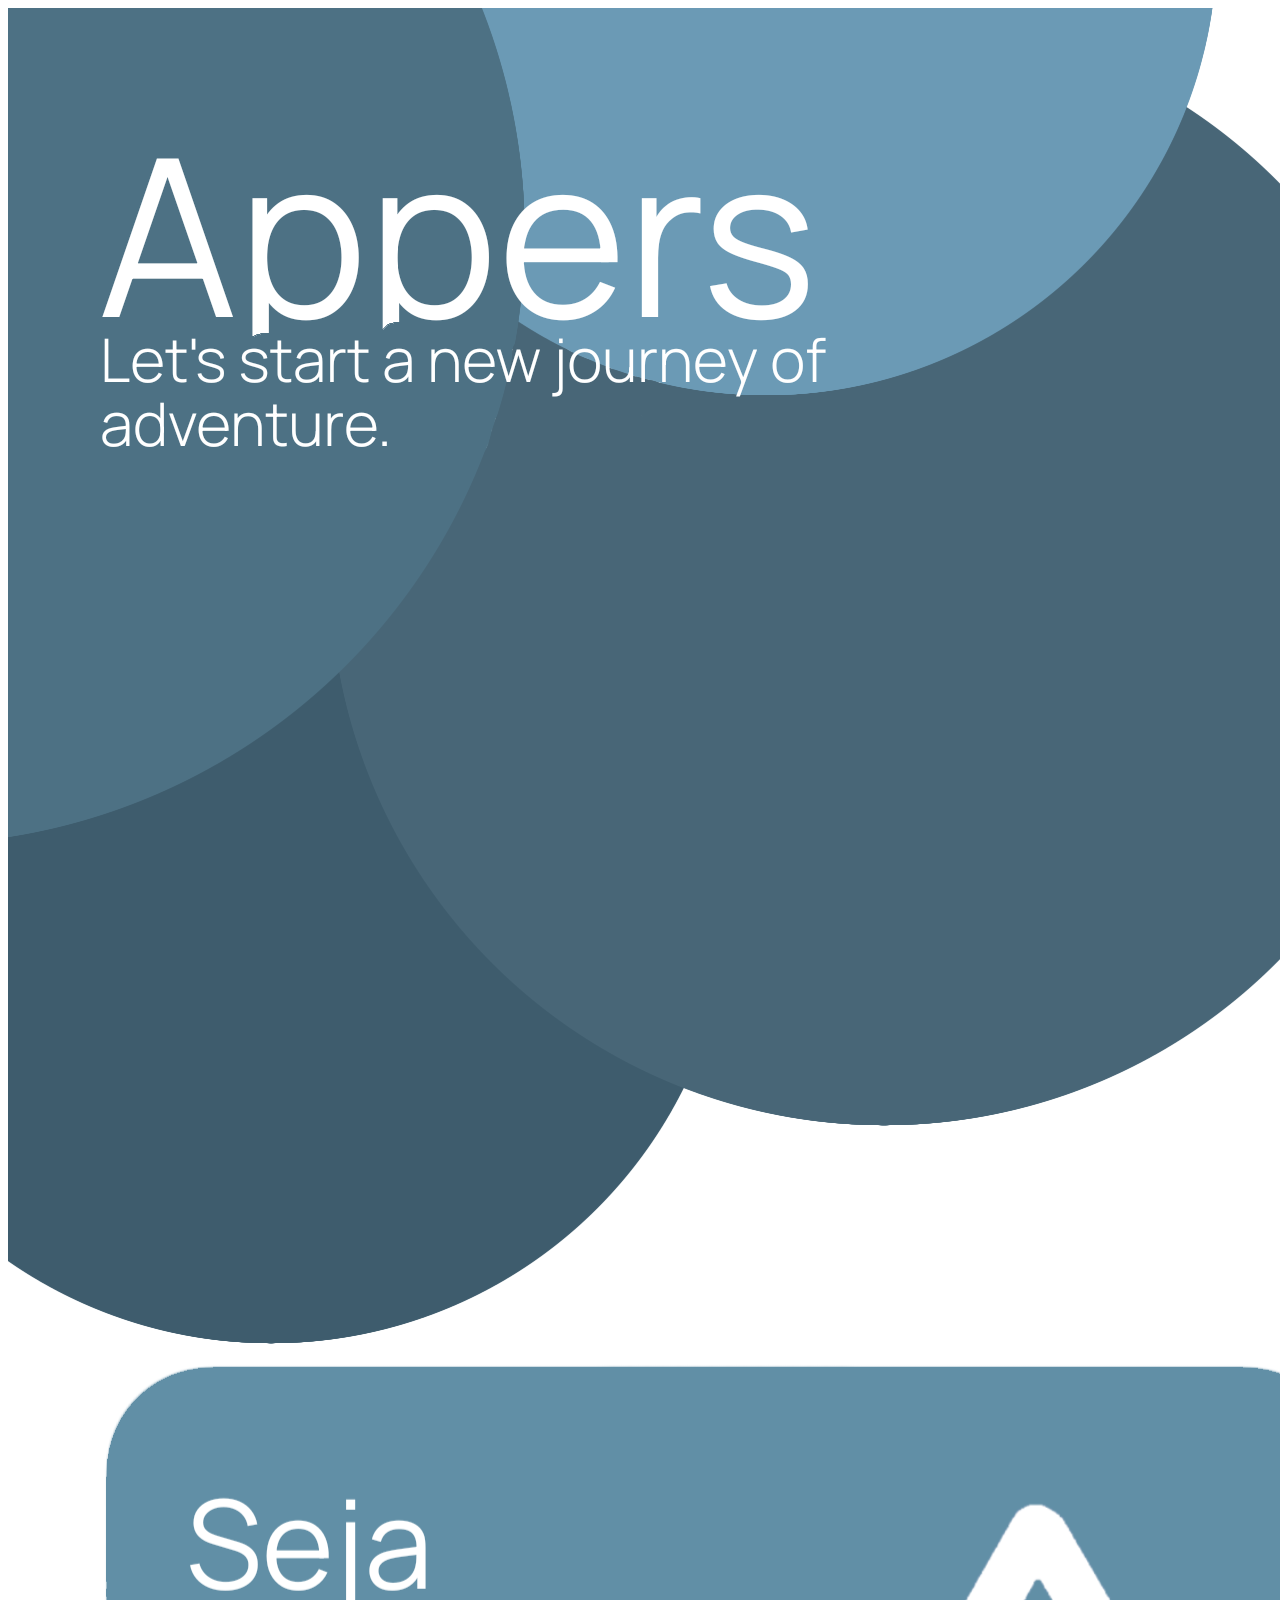
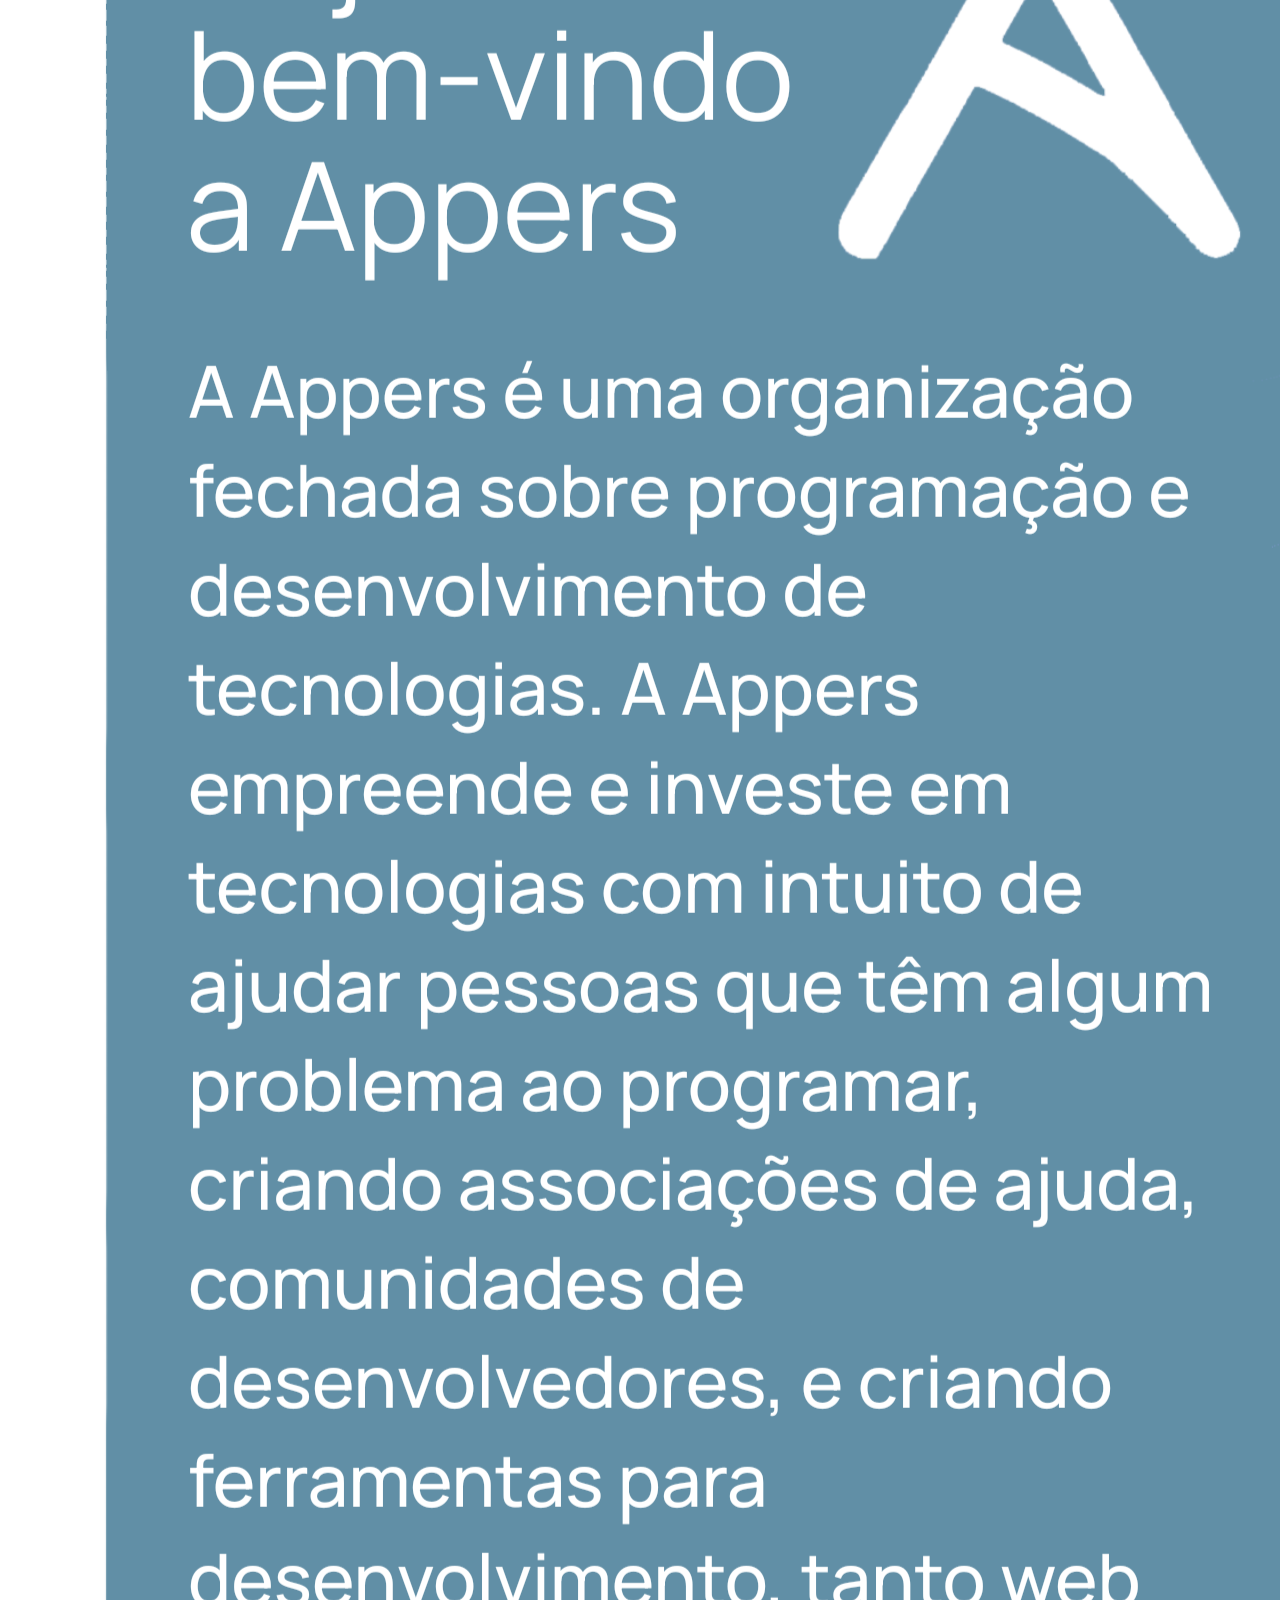
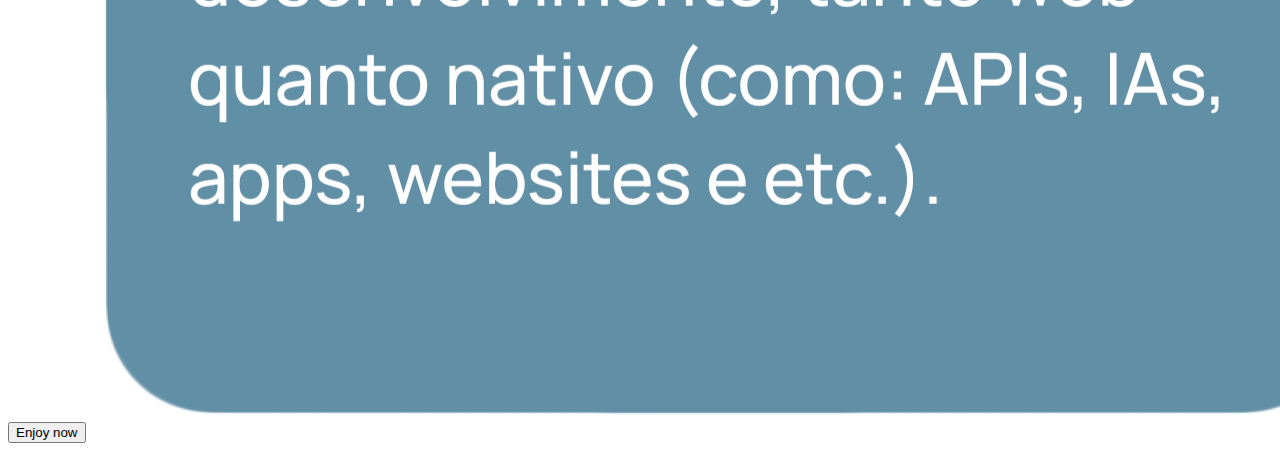
==== en.html @ 54be3d45 "Create en.html" ====
<!DOCTYPE html>
<html lang="en-US">
  <head>
    <meta charset="utf-8">
    <meta name="viewport" method="IE Edge">
    <meta http-equiv="X-UA-Compatible" content="width=device-width, initial-scale=1.0">
    <title>Bem-vindo a Appers</title>
    <link rel="stylesheet" type="text/css" href="en.css">
    <script src="en.js"></script>
    <link rel="icon" type="image/x-icon" href="icon (1).ico">
    <link rel="preload" href="IMG_20230511_160031.png" as="image">
    <link rel="preload" href="IMG_20230511_154937.png" as="image">
    <link rel="preload" href="IMG_20230512_134202.png" as="image">
  </head>
  <body>
    <div class="topo">
      <img id="top" src="154 Sem Título_20230515124243.png">
      <img id="center" src="IMG_20230511_160031.png">
      <div class="bt">
        <button id="go">Enjoy now</button>
      </div>
    </div>
  </body>
</html>
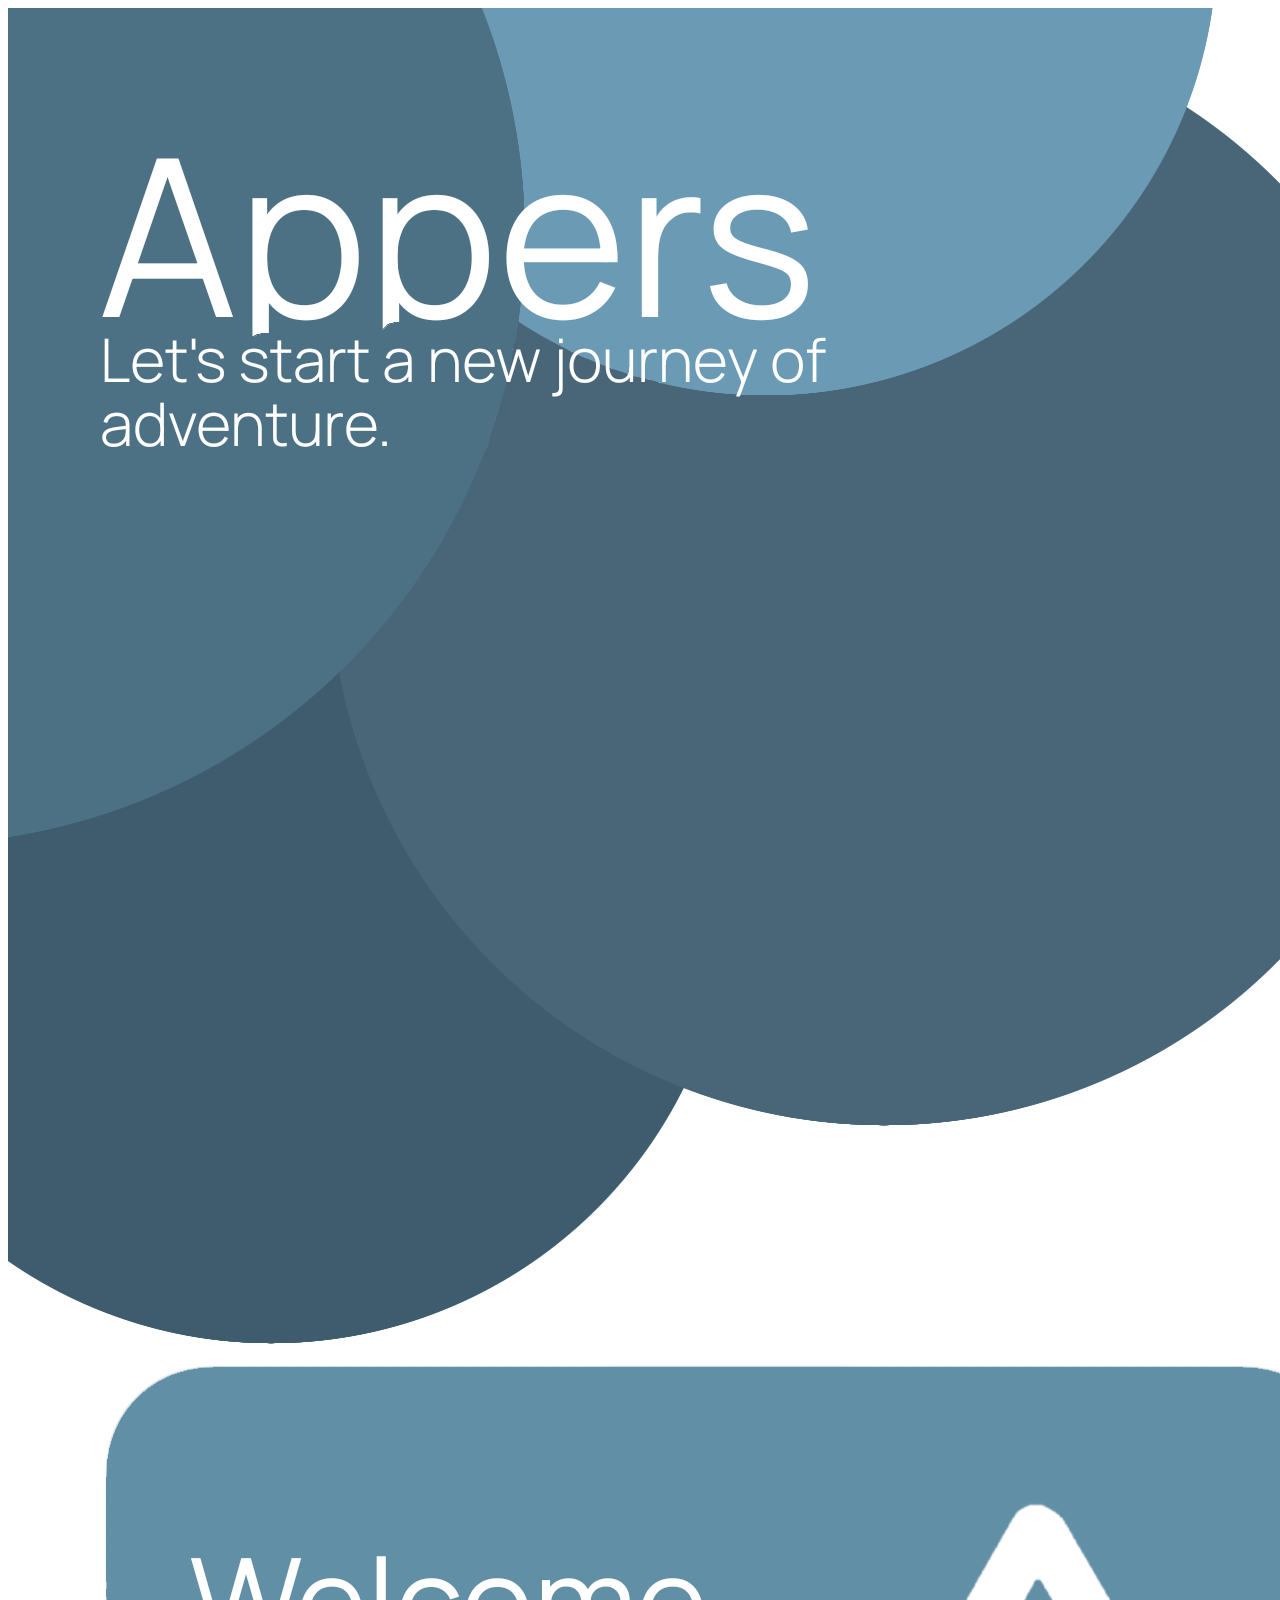
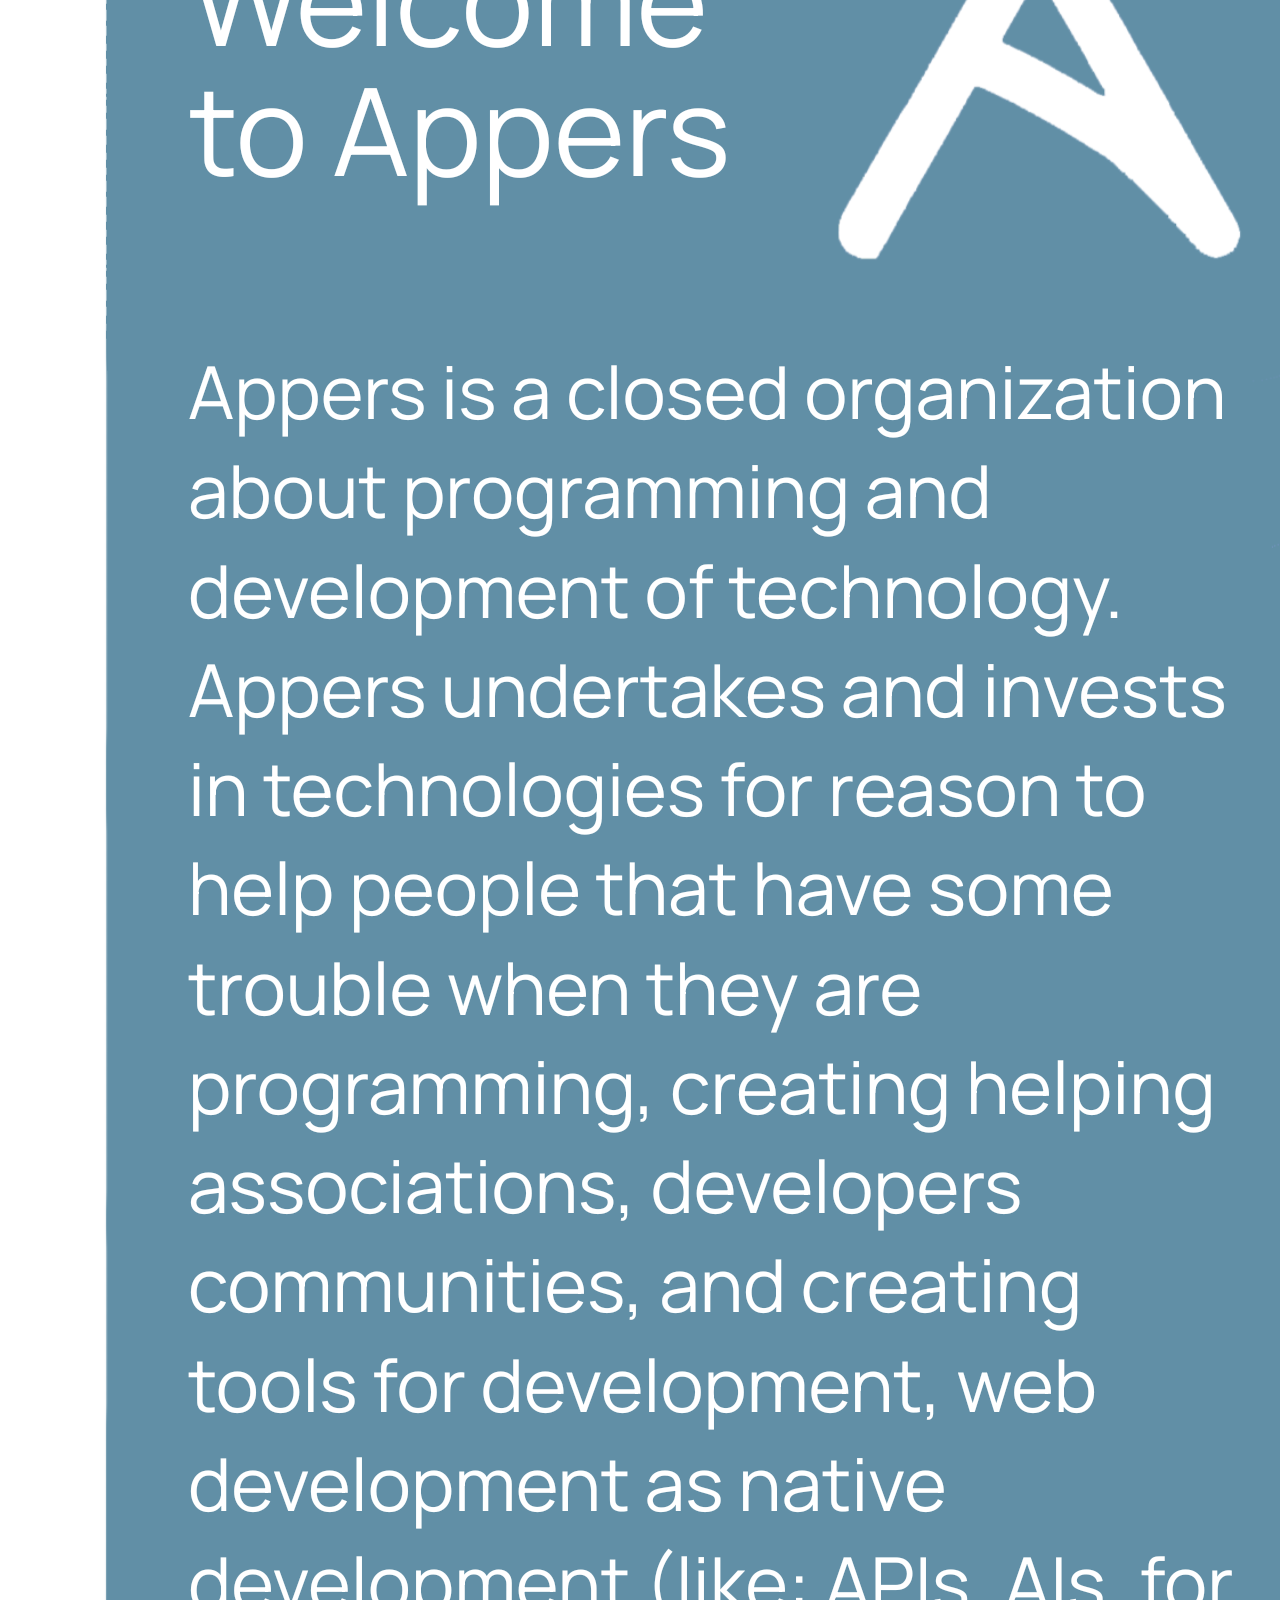
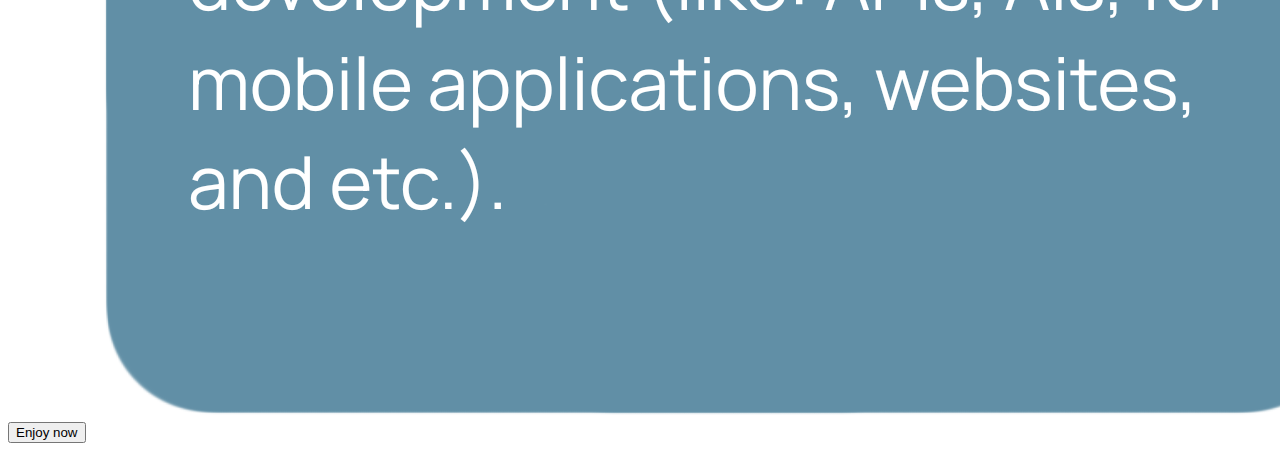
==== commit 1b0eccc7: "Update en.html" ====
--- a/en.html
+++ b/en.html
@@ -4,18 +4,18 @@
     <meta charset="utf-8">
     <meta name="viewport" method="IE Edge">
     <meta http-equiv="X-UA-Compatible" content="width=device-width, initial-scale=1.0">
-    <title>Bem-vindo a Appers</title>
+    <title>Welcome to Appers</title>
     <link rel="stylesheet" type="text/css" href="en.css">
     <script src="en.js"></script>
     <link rel="icon" type="image/x-icon" href="icon (1).ico">
-    <link rel="preload" href="IMG_20230511_160031.png" as="image">
-    <link rel="preload" href="IMG_20230511_154937.png" as="image">
+    <link rel="preload" href="155 Sem Título_20230515125907.png" as="image">
+    <link rel="preload" href="154 Sem Título_20230515124243.png" as="image">
     <link rel="preload" href="IMG_20230512_134202.png" as="image">
   </head>
   <body>
     <div class="topo">
       <img id="top" src="154 Sem Título_20230515124243.png">
-      <img id="center" src="IMG_20230511_160031.png">
+      <img id="center" src="155 Sem Título_20230515125907.png">
       <div class="bt">
         <button id="go">Enjoy now</button>
       </div>
